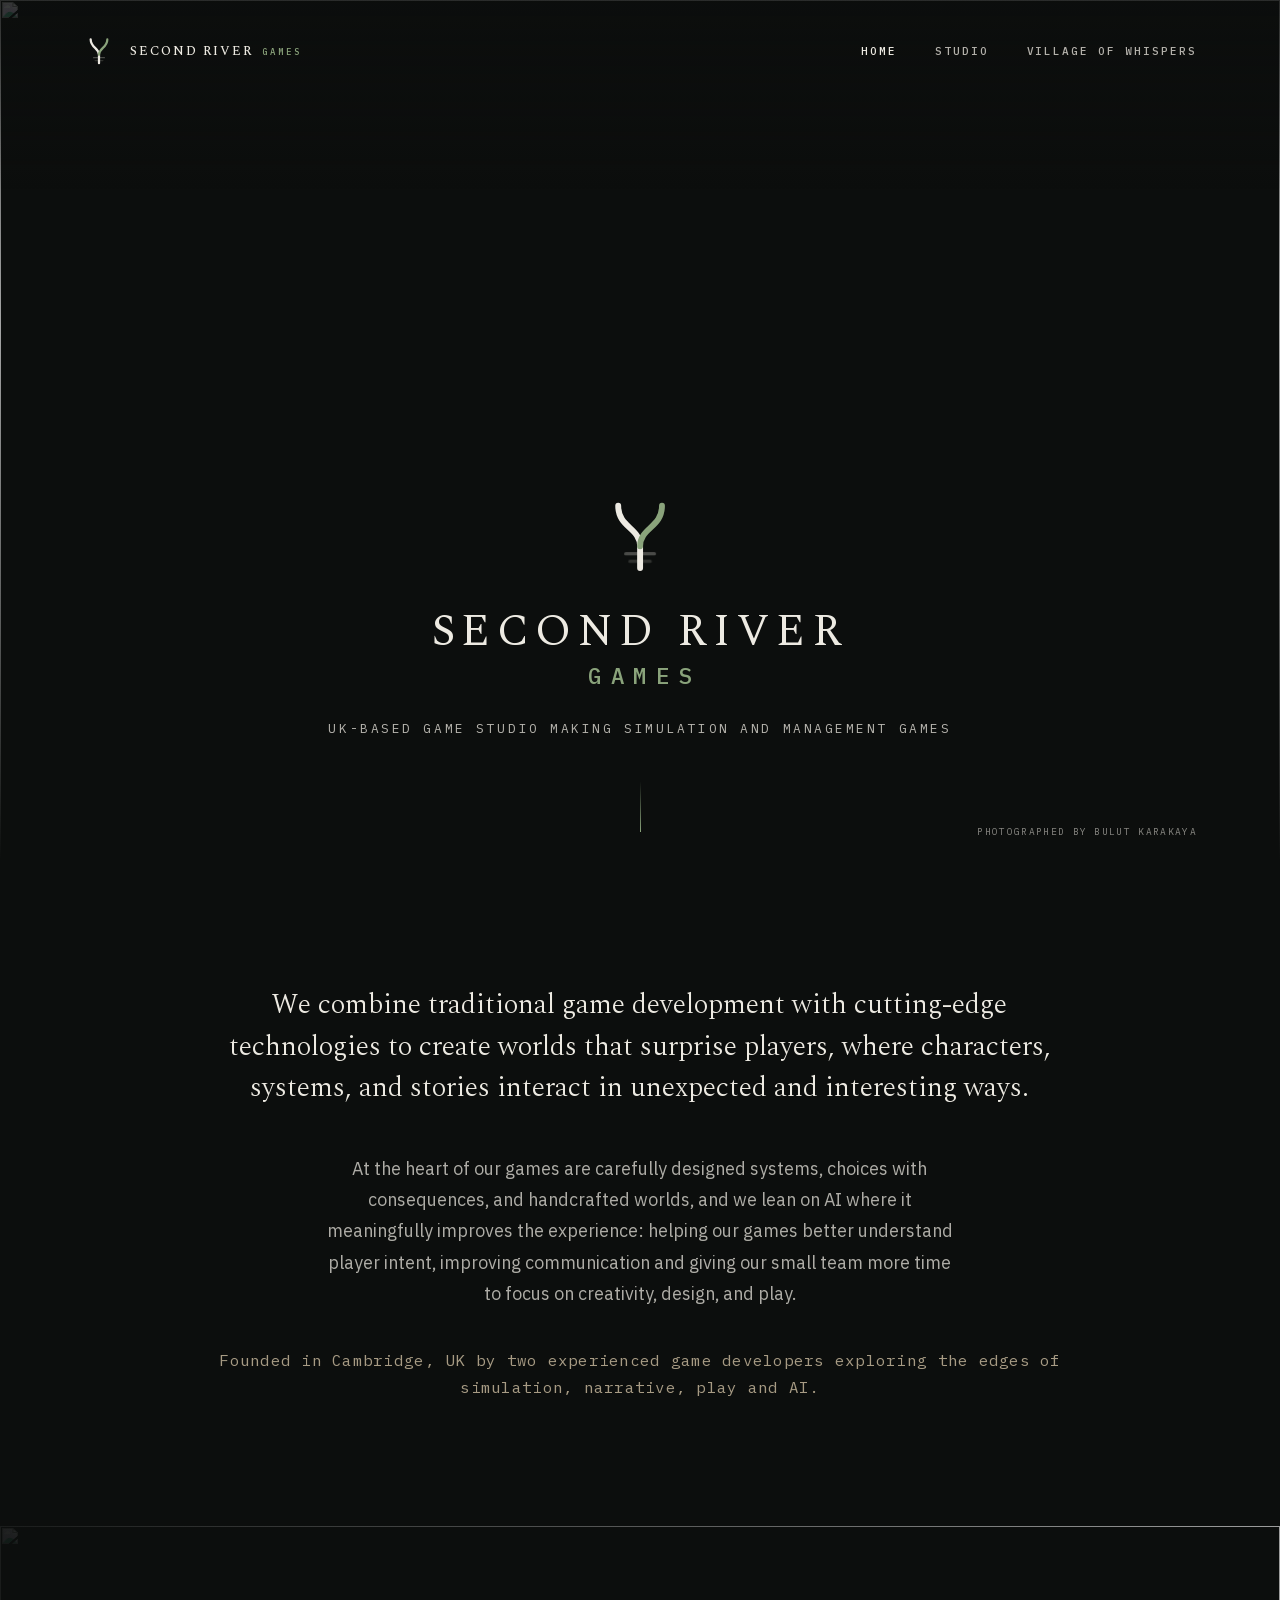
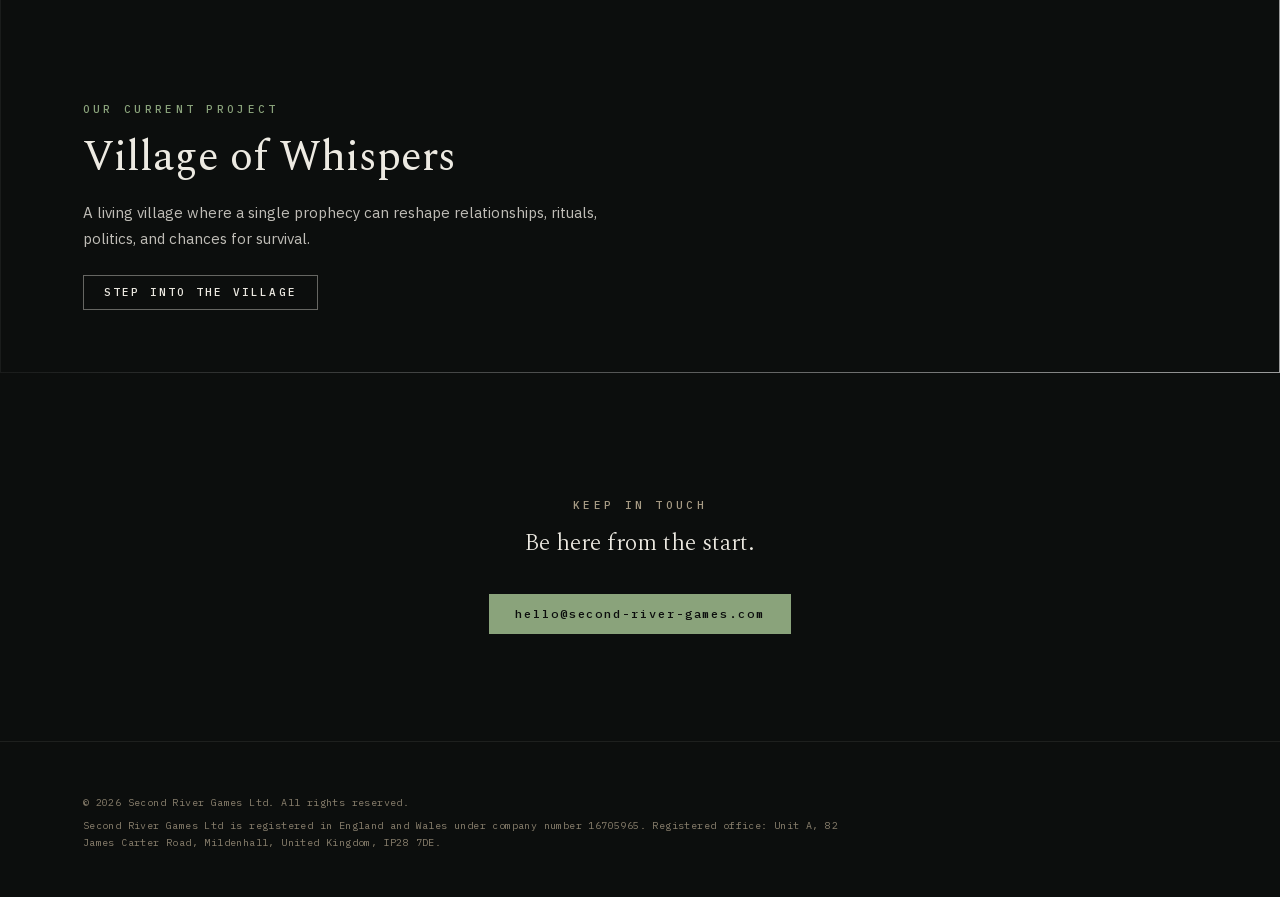
==== index.html @ 5ce6365f "Rebuild the site on the cinematic concept Replaces the single-page site with three pages implementin" ====
<!DOCTYPE html>
<html lang="en">
<head>
<script>document.documentElement.classList.add('js')</script>
<meta charset="utf-8">
<meta name="viewport" content="width=device-width, initial-scale=1">
<title>Second River Games | Simulation and management games</title>
<meta name="description" content="Second River Games is a UK-based studio making simulation and management games. Our first world is Village of Whispers, a village reshaped by one prophecy.">
<link rel="canonical" href="https://second-river-games.com/">

<meta property="og:type" content="website">
<meta property="og:site_name" content="Second River Games">
<meta property="og:title" content="Second River Games | Simulation and management games">
<meta property="og:description" content="Second River Games is a UK-based studio making simulation and management games. Our first world is Village of Whispers, a village reshaped by one prophecy.">
<meta property="og:url" content="https://second-river-games.com/">
<meta property="og:image" content="https://second-river-games.com/assets/images/website-bcg3-2.jpeg">
<meta property="og:image:width" content="1920">
<meta property="og:image:height" content="996">
<meta property="og:image:alt" content="The confluence of two rivers at dusk.">
<meta name="twitter:card" content="summary_large_image">
<meta name="twitter:title" content="Second River Games | Simulation and management games">
<meta name="twitter:description" content="Second River Games is a UK-based studio making simulation and management games. Our first world is Village of Whispers, a village reshaped by one prophecy.">
<meta name="twitter:image" content="https://second-river-games.com/assets/images/website-bcg3-2.jpeg">
<link rel="icon" href="/favicon.svg" type="image/svg+xml">
<meta name="theme-color" content="#0C0E0D">
<meta name="color-scheme" content="dark">

<link rel="preload" as="image" type="image/avif" href="/assets/images/website-bcg3-2-mobile.avif" media="(max-width: 600px)" fetchpriority="high">
<link rel="preload" as="image" type="image/avif" href="/assets/images/website-bcg3-2-tablet.avif" media="(min-width: 601px) and (max-width: 1000px)" fetchpriority="high">
<link rel="preload" as="image" type="image/avif" href="/assets/images/website-bcg3-2.avif" media="(min-width: 1001px)" fetchpriority="high">
<link rel="preload" as="font" type="font/woff2" href="/assets/site/fonts/spectral-400-latin.woff2" crossorigin>
<link rel="preload" as="font" type="font/woff2" href="/assets/site/fonts/plex-mono-500-latin.woff2" crossorigin>
<link rel="preload" as="font" type="font/woff2" href="/assets/site/fonts/spectral-500-latin.woff2" crossorigin>
<link rel="preload" as="font" type="font/woff2" href="/assets/site/fonts/plex-mono-400-latin.woff2" crossorigin>
<link rel="stylesheet" href="/assets/site/css/fonts.css">
<link rel="stylesheet" href="/assets/site/css/site.css">
</head>
<body>
<a class="skip-link" href="#main">Skip to content</a>

<header class="nav nav--overlay" data-nav>
  <a class="lockup" href="/">
    <img class="lockup__mark" src="/assets/site/img/confluence-color-dark.svg" alt="" width="32" height="32">
    <span class="lockup__text">
      <span class="lockup__name">Second River</span>
      <span class="lockup__sub">Games</span>
    </span>
  </a>
  <button class="nav__toggle" type="button" data-nav-toggle aria-expanded="false" aria-controls="nav-menu" aria-label="Menu">
    <span class="nav__bar"></span>
    <span class="nav__bar"></span>
  </button>
  <nav class="nav__menu" id="nav-menu" data-nav-menu aria-label="Primary">
    <a class="nav__link" href="/" aria-current="page">Home</a>
    <a class="nav__link" href="/studio/">Studio</a>
    <a class="nav__link" href="/village-of-whispers/">Village of Whispers</a>
  </nav>
</header>

<main id="main" tabindex="-1">

  <section class="hero hero--home">
    <div class="hero__media" aria-hidden="true">
      <picture>
        <source media="(max-width: 600px)" srcset="/assets/images/website-bcg3-2-mobile.avif" type="image/avif">
        <source media="(max-width: 600px)" srcset="/assets/images/website-bcg3-2-mobile.webp" type="image/webp">
        <source media="(max-width: 600px)" srcset="/assets/images/website-bcg3-2-mobile.jpeg" type="image/jpeg">
        <source media="(max-width: 1000px)" srcset="/assets/images/website-bcg3-2-tablet.avif" type="image/avif">
        <source media="(max-width: 1000px)" srcset="/assets/images/website-bcg3-2-tablet.webp" type="image/webp">
        <source media="(max-width: 1000px)" srcset="/assets/images/website-bcg3-2-tablet.jpeg" type="image/jpeg">
        <source srcset="/assets/images/website-bcg3-2.avif" type="image/avif">
        <source srcset="/assets/images/website-bcg3-2.webp" type="image/webp">
        <img src="/assets/images/website-bcg3-2.jpeg" alt="" width="1920" height="996" fetchpriority="high" decoding="async">
      </picture>
      <span class="hero__scrim"></span>
    </div>


    <div class="hero__content hero__content--home">
      <svg class="hero__mark mark-anim" viewBox="0 0 100 100" fill="none" aria-hidden="true" focusable="false">
        <path data-stroke="bone" pathLength="1" d="M24,14 C24,40 50,40 50,62 V88" stroke="#EDEAE2" stroke-width="7" stroke-linecap="round"></path>
        <path data-stroke="moss" pathLength="1" d="M76,14 C76,40 50,40 50,62" stroke="#8AA37B" stroke-width="7" stroke-linecap="round"></path>
        <path data-stroke="ripple-1" d="M33,71 H67" stroke="#EDEAE2" stroke-opacity="0.28" stroke-width="4" stroke-linecap="round"></path>
        <path data-stroke="ripple-2" d="M38,80 H62" stroke="#EDEAE2" stroke-opacity="0.16" stroke-width="4" stroke-linecap="round"></path>
      </svg>
      <h1 class="hero__lockup hero-reveal">
        <span class="hero__wordmark">Second River</span>
        <span class="hero__games">Games</span>
      </h1>
      <p class="hero__strapline hero-reveal">UK-based game studio making simulation and management games</p>
    </div>

    <span class="scroll-cue" aria-hidden="true"></span>
    <p class="photo-credit">Photographed by Bulut Karakaya</p>
  </section>

  <section class="col col--intro intro" data-reveal-on-scroll>
    <p class="intro__manifesto">We combine traditional game development with cutting-edge technologies to create worlds that surprise players, where characters, systems, and stories interact in unexpected and interesting ways.</p>
    <p class="intro__body">At the heart of our games are carefully designed systems, choices with consequences, and handcrafted worlds, and we lean on AI where it meaningfully improves the experience: helping our games better understand player intent, improving communication and giving our small team more time to focus on creativity, design, and play.</p>
    <p class="intro__founded">Founded in Cambridge, UK by two experienced game developers exploring the edges of simulation, narrative, play and AI.</p>
  </section>

  <section class="band band--village" data-reveal-on-scroll>
    <div class="band__media" aria-hidden="true">
      <picture>
        <source srcset="/assets/images/website-bcg3-6-2000x1500.avif" type="image/avif">
        <source srcset="/assets/images/website-bcg3-6-2000x1500.webp" type="image/webp">
        <img src="/assets/images/website-bcg3-6-2000x1500.jpeg" alt="" width="1900" height="333" loading="lazy" decoding="async" style="object-position:center 30%">
      </picture>
      <span class="band__scrim"></span>
    </div>
    <div class="band__content">
      <p class="kicker band__kicker">Our current project</p>
      <h2 class="band__title">Village of Whispers</h2>
      <p class="band__desc">A living village where a single prophecy can reshape relationships, rituals, politics, and chances for survival.</p>
      <p class="band__cta"><a class="btn-ghost" href="/village-of-whispers/">Step into the village</a></p>
    </div>
  </section>

  <section class="col col--signup signup" data-reveal-on-scroll>
    <p class="kicker kicker--silt">Keep in touch</p>
    <p class="signup__line">Be here from the start.</p>
    <p><a class="btn-solid" href="mailto:hello@second-river-games.com">hello@second-river-games.com</a></p>
  </section>

</main>

<footer class="footer footer--slim footer--bare">
  <div class="footer__legal">
    <span>&copy; 2026 Second River Games Ltd. All rights reserved.</span>
    <span>Second River Games Ltd is registered in England and Wales under company number 16705965. Registered office: Unit A, 82 James Carter Road, Mildenhall, United Kingdom, IP28 7DE.</span>
  </div>
</footer>

<script src="/assets/site/js/site.js" defer></script>
<script src="/assets/site/js/reveal.js" defer></script>
<script type="application/ld+json">
{
  "@context": "https://schema.org",
  "@type": "Organization",
  "name": "Second River Games",
  "legalName": "Second River Games Ltd",
  "url": "https://second-river-games.com/",
  "logo": "https://second-river-games.com/assets/site/img/logo-512.png",
  "email": "hello@second-river-games.com",
  "description": "UK-based game studio making simulation and management games.",
  "address": {
    "@type": "PostalAddress",
    "streetAddress": "Unit A, 82 James Carter Road",
    "addressLocality": "Mildenhall",
    "postalCode": "IP28 7DE",
    "addressCountry": "GB"
  },
  "founder": [
    { "@type": "Person", "name": "Bulut Karakaya", "url": "https://www.bulutk.com/" },
    { "@type": "Person", "name": "Duygu Cakmak", "url": "https://duygucakmak.com/" }
  ]
}
</script>
</body>
</html>
---- assets/site/css/fonts.css ----
/* Self-hosted from Google Fonts (Open Font License). latin + latin-ext subsets. */
@font-face {
  font-family: 'IBM Plex Mono';
  font-style: normal;
  font-weight: 400;
  font-display: swap;
  src: url('/assets/site/fonts/plex-mono-400-latin-ext.woff2') format('woff2');
  unicode-range: U+0100-02BA, U+02BD-02C5, U+02C7-02CC, U+02CE-02D7, U+02DD-02FF, U+0304, U+0308, U+0329, U+1D00-1DBF, U+1E00-1E9F, U+1EF2-1EFF, U+2020, U+20A0-20AB, U+20AD-20C0, U+2113, U+2C60-2C7F, U+A720-A7FF;
}
@font-face {
  font-family: 'IBM Plex Mono';
  font-style: normal;
  font-weight: 400;
  font-display: swap;
  src: url('/assets/site/fonts/plex-mono-400-latin.woff2') format('woff2');
  unicode-range: U+0000-00FF, U+0131, U+0152-0153, U+02BB-02BC, U+02C6, U+02DA, U+02DC, U+0304, U+0308, U+0329, U+2000-206F, U+20AC, U+2122, U+2191, U+2193, U+2212, U+2215, U+FEFF, U+FFFD;
}
@font-face {
  font-family: 'IBM Plex Mono';
  font-style: normal;
  font-weight: 500;
  font-display: swap;
  src: url('/assets/site/fonts/plex-mono-500-latin-ext.woff2') format('woff2');
  unicode-range: U+0100-02BA, U+02BD-02C5, U+02C7-02CC, U+02CE-02D7, U+02DD-02FF, U+0304, U+0308, U+0329, U+1D00-1DBF, U+1E00-1E9F, U+1EF2-1EFF, U+2020, U+20A0-20AB, U+20AD-20C0, U+2113, U+2C60-2C7F, U+A720-A7FF;
}
@font-face {
  font-family: 'IBM Plex Mono';
  font-style: normal;
  font-weight: 500;
  font-display: swap;
  src: url('/assets/site/fonts/plex-mono-500-latin.woff2') format('woff2');
  unicode-range: U+0000-00FF, U+0131, U+0152-0153, U+02BB-02BC, U+02C6, U+02DA, U+02DC, U+0304, U+0308, U+0329, U+2000-206F, U+20AC, U+2122, U+2191, U+2193, U+2212, U+2215, U+FEFF, U+FFFD;
}
@font-face {
  font-family: 'IBM Plex Sans';
  font-style: normal;
  font-weight: 400;
  font-display: swap;
  src: url('/assets/site/fonts/plex-sans-400-latin-ext.woff2') format('woff2');
  unicode-range: U+0100-02BA, U+02BD-02C5, U+02C7-02CC, U+02CE-02D7, U+02DD-02FF, U+0304, U+0308, U+0329, U+1D00-1DBF, U+1E00-1E9F, U+1EF2-1EFF, U+2020, U+20A0-20AB, U+20AD-20C0, U+2113, U+2C60-2C7F, U+A720-A7FF;
}
@font-face {
  font-family: 'IBM Plex Sans';
  font-style: normal;
  font-weight: 400;
  font-display: swap;
  src: url('/assets/site/fonts/plex-sans-400-latin.woff2') format('woff2');
  unicode-range: U+0000-00FF, U+0131, U+0152-0153, U+02BB-02BC, U+02C6, U+02DA, U+02DC, U+0304, U+0308, U+0329, U+2000-206F, U+20AC, U+2122, U+2191, U+2193, U+2212, U+2215, U+FEFF, U+FFFD;
}
@font-face {
  font-family: 'Spectral';
  font-style: italic;
  font-weight: 300;
  font-display: swap;
  src: url('/assets/site/fonts/spectral-300-italic-latin-ext.woff2') format('woff2');
  unicode-range: U+0100-02BA, U+02BD-02C5, U+02C7-02CC, U+02CE-02D7, U+02DD-02FF, U+0304, U+0308, U+0329, U+1D00-1DBF, U+1E00-1E9F, U+1EF2-1EFF, U+2020, U+20A0-20AB, U+20AD-20C0, U+2113, U+2C60-2C7F, U+A720-A7FF;
}
@font-face {
  font-family: 'Spectral';
  font-style: italic;
  font-weight: 300;
  font-display: swap;
  src: url('/assets/site/fonts/spectral-300-italic-latin.woff2') format('woff2');
  unicode-range: U+0000-00FF, U+0131, U+0152-0153, U+02BB-02BC, U+02C6, U+02DA, U+02DC, U+0304, U+0308, U+0329, U+2000-206F, U+20AC, U+2122, U+2191, U+2193, U+2212, U+2215, U+FEFF, U+FFFD;
}
@font-face {
  font-family: 'Spectral';
  font-style: italic;
  font-weight: 400;
  font-display: swap;
  src: url('/assets/site/fonts/spectral-400-italic-latin-ext.woff2') format('woff2');
  unicode-range: U+0100-02BA, U+02BD-02C5, U+02C7-02CC, U+02CE-02D7, U+02DD-02FF, U+0304, U+0308, U+0329, U+1D00-1DBF, U+1E00-1E9F, U+1EF2-1EFF, U+2020, U+20A0-20AB, U+20AD-20C0, U+2113, U+2C60-2C7F, U+A720-A7FF;
}
@font-face {
  font-family: 'Spectral';
  font-style: italic;
  font-weight: 400;
  font-display: swap;
  src: url('/assets/site/fonts/spectral-400-italic-latin.woff2') format('woff2');
  unicode-range: U+0000-00FF, U+0131, U+0152-0153, U+02BB-02BC, U+02C6, U+02DA, U+02DC, U+0304, U+0308, U+0329, U+2000-206F, U+20AC, U+2122, U+2191, U+2193, U+2212, U+2215, U+FEFF, U+FFFD;
}
@font-face {
  font-family: 'Spectral';
  font-style: normal;
  font-weight: 300;
  font-display: swap;
  src: url('/assets/site/fonts/spectral-300-latin-ext.woff2') format('woff2');
  unicode-range: U+0100-02BA, U+02BD-02C5, U+02C7-02CC, U+02CE-02D7, U+02DD-02FF, U+0304, U+0308, U+0329, U+1D00-1DBF, U+1E00-1E9F, U+1EF2-1EFF, U+2020, U+20A0-20AB, U+20AD-20C0, U+2113, U+2C60-2C7F, U+A720-A7FF;
}
@font-face {
  font-family: 'Spectral';
  font-style: normal;
  font-weight: 300;
  font-display: swap;
  src: url('/assets/site/fonts/spectral-300-latin.woff2') format('woff2');
  unicode-range: U+0000-00FF, U+0131, U+0152-0153, U+02BB-02BC, U+02C6, U+02DA, U+02DC, U+0304, U+0308, U+0329, U+2000-206F, U+20AC, U+2122, U+2191, U+2193, U+2212, U+2215, U+FEFF, U+FFFD;
}
@font-face {
  font-family: 'Spectral';
  font-style: normal;
  font-weight: 400;
  font-display: swap;
  src: url('/assets/site/fonts/spectral-400-latin-ext.woff2') format('woff2');
  unicode-range: U+0100-02BA, U+02BD-02C5, U+02C7-02CC, U+02CE-02D7, U+02DD-02FF, U+0304, U+0308, U+0329, U+1D00-1DBF, U+1E00-1E9F, U+1EF2-1EFF, U+2020, U+20A0-20AB, U+20AD-20C0, U+2113, U+2C60-2C7F, U+A720-A7FF;
}
@font-face {
  font-family: 'Spectral';
  font-style: normal;
  font-weight: 400;
  font-display: swap;
  src: url('/assets/site/fonts/spectral-400-latin.woff2') format('woff2');
  unicode-range: U+0000-00FF, U+0131, U+0152-0153, U+02BB-02BC, U+02C6, U+02DA, U+02DC, U+0304, U+0308, U+0329, U+2000-206F, U+20AC, U+2122, U+2191, U+2193, U+2212, U+2215, U+FEFF, U+FFFD;
}
@font-face {
  font-family: 'Spectral';
  font-style: normal;
  font-weight: 500;
  font-display: swap;
  src: url('/assets/site/fonts/spectral-500-latin-ext.woff2') format('woff2');
  unicode-range: U+0100-02BA, U+02BD-02C5, U+02C7-02CC, U+02CE-02D7, U+02DD-02FF, U+0304, U+0308, U+0329, U+1D00-1DBF, U+1E00-1E9F, U+1EF2-1EFF, U+2020, U+20A0-20AB, U+20AD-20C0, U+2113, U+2C60-2C7F, U+A720-A7FF;
}
@font-face {
  font-family: 'Spectral';
  font-style: normal;
  font-weight: 500;
  font-display: swap;
  src: url('/assets/site/fonts/spectral-500-latin.woff2') format('woff2');
  unicode-range: U+0000-00FF, U+0131, U+0152-0153, U+02BB-02BC, U+02C6, U+02DA, U+02DC, U+0304, U+0308, U+0329, U+2000-206F, U+20AC, U+2122, U+2191, U+2193, U+2212, U+2215, U+FEFF, U+FFFD;
}
@font-face {
  font-family: 'IBM Plex Sans';
  font-style: italic;
  font-weight: 500;
  font-display: swap;
  src: url('/assets/site/fonts/plex-sans-500-italic-latin-ext.woff2') format('woff2');
  unicode-range: U+0100-02BA, U+02BD-02C5, U+02C7-02CC, U+02CE-02D7, U+02DD-02FF, U+0304, U+0308, U+0329, U+1D00-1DBF, U+1E00-1E9F, U+1EF2-1EFF, U+2020, U+20A0-20AB, U+20AD-20C0, U+2113, U+2C60-2C7F, U+A720-A7FF;
}
@font-face {
  font-family: 'IBM Plex Sans';
  font-style: italic;
  font-weight: 500;
  font-display: swap;
  src: url('/assets/site/fonts/plex-sans-500-italic-latin.woff2') format('woff2');
  unicode-range: U+0000-00FF, U+0131, U+0152-0153, U+02BB-02BC, U+02C6, U+02DA, U+02DC, U+0304, U+0308, U+0329, U+2000-206F, U+20AC, U+2122, U+2191, U+2193, U+2212, U+2215, U+FEFF, U+FFFD;
}
---- assets/site/css/site.css ----
/* ==========================================================================
   Second River Games — site stylesheet
   Implements the Cinematic / Immersive concept. Values follow
   design_handoff_cinematic/design-reference-cinematic.html, which is the
   authority where it and that folder's README disagree on a value. Where they
   disagree on a mechanism that cannot survive a viewport change (the reference
   carried a fixed width/height on one body paragraph), design intent wins and it
   is re-expressed as a max-width.
   Fluid sizes interpolate between the two supplied artboards: 390 and 1360.
   ========================================================================== */

/* --------------------------------------------------------------------------
   1. Tokens
   -------------------------------------------------------------------------- */

:root {
  --ink:  #0C0E0D;
  --bank: #3E4A40;
  --moss: #8AA37B;
  --silt: #A79B84;
  --bone: #EDEAE2;

  --bone-90: rgba(237, 234, 226, 0.90);
  --bone-85: rgba(237, 234, 226, 0.85);
  --bone-80: rgba(237, 234, 226, 0.80);
  --bone-78: rgba(237, 234, 226, 0.78);
  --bone-75: rgba(237, 234, 226, 0.75);
  --bone-72: rgba(237, 234, 226, 0.72);
  --bone-60: rgba(237, 234, 226, 0.60);
  --bone-40: rgba(237, 234, 226, 0.40);
  --rule-faint: rgba(237, 234, 226, 0.08);
  --rule: rgba(237, 234, 226, 0.10);
  /* Small silt text sits at 0.8 minimum so it clears WCAG AA on ink. */
  --silt-dim: rgba(167, 155, 132, 0.80);

  --serif: 'Spectral', Georgia, 'Times New Roman', serif;
  --sans:  'IBM Plex Sans', -apple-system, BlinkMacSystemFont, 'Segoe UI', Roboto, Arial, sans-serif;
  --mono:  'IBM Plex Mono', ui-monospace, SFMono-Regular, Menlo, monospace;

  /* Type */
  --t-wordmark:  clamp(30px, 23.57px + 1.649vw, 46px);
  --t-games:     clamp(16px, 13.19px + 0.722vw, 23px);
  --t-strapline: clamp(10.5px, 9.50px + 0.258vw, 13px);
  --t-h1-about:  clamp(34px, 26.76px + 1.856vw, 52px);
  --t-h1-teaser: clamp(38px, 27.55px + 2.680vw, 64px);
  --t-band-title: clamp(28px, 21.57px + 1.649vw, 44px);
  --t-band-title-sm: clamp(27px, 20.97px + 1.546vw, 42px);
  --t-section:   clamp(26px, 21.98px + 1.031vw, 36px);
  --t-manifesto: clamp(21px, 18.19px + 0.722vw, 28px);
  --t-intro-body: clamp(16px, 15.20px + 0.206vw, 18px);
  --t-founded:   clamp(13px, 11.79px + 0.309vw, 16px);
  --t-signup:    clamp(20px, 18.39px + 0.412vw, 24px);
  --t-email:     clamp(18px, 16.39px + 0.412vw, 22px);
  --t-name:      clamp(20px, 19.20px + 0.206vw, 22px);
  --t-body: 16px;
  --t-bio: 14px;

  /* Spacing */
  --gutter:  clamp(26px, 1.07px + 6.392vw, 88px);
  --nav-y:   clamp(24px, 19.18px + 1.237vw, 36px);
  --gap-70:  clamp(48px, 39.15px + 2.268vw, 70px);
  --gap-100: clamp(60px, 43.92px + 4.124vw, 100px);
  --gap-110: clamp(64px, 45.51px + 4.742vw, 110px);
  --gap-130: clamp(74px, 51.49px + 5.773vw, 130px);

  /* Heroes and bands. The two viewport-height heroes are set at the point of
     use so they can carry a vh fallback for browsers without svh. */
  --hero-about:   clamp(320px, 243.71px + 14.43vw, 440px);
  --band-village: clamp(300px, 235.67px + 16.49vw, 460px);
  --band-about:   clamp(280px, 223.71px + 14.43vw, 420px);
  --portrait:     clamp(320px, 279.79px + 10.31vw, 420px);

  --mark-hero:   clamp(64px, 55.16px + 2.268vw, 86px);
  --river-filter: grayscale(0.05) hue-rotate(46deg) saturate(0.72);
  --ease: cubic-bezier(0.2, 0, 0.2, 1);
}

/* --------------------------------------------------------------------------
   2. Base
   -------------------------------------------------------------------------- */

*, *::before, *::after { box-sizing: border-box; }

html { color-scheme: dark; -webkit-text-size-adjust: 100%; }

body {
  margin: 0;
  background: var(--ink);
  color: var(--bone-78);
  font: 400 var(--t-body)/1.75 var(--sans);
  text-rendering: optimizeLegibility;
  -webkit-font-smoothing: antialiased;
  overflow-x: hidden;
}

h1, h2, h3, p { margin: 0; }
img, svg { display: block; max-width: 100%; }

a { color: var(--moss); text-decoration: none; }
a:hover { color: var(--bone); }
a:focus-visible, button:focus-visible { outline: 2px solid var(--moss); outline-offset: 3px; }

.skip-link {
  position: absolute; left: -9999px; top: 0; z-index: 20;
  padding: 12px 20px; background: var(--ink); border: 1px solid var(--moss);
  font: 500 11px/1 var(--mono); letter-spacing: 0.18em; color: var(--bone);
}
.skip-link:focus { left: var(--gutter); top: 12px; }

.visually-hidden {
  position: absolute; width: 1px; height: 1px; margin: -1px; padding: 0;
  overflow: hidden; clip-path: inset(50%); white-space: nowrap;
}

/* --------------------------------------------------------------------------
   3. Type atoms
   -------------------------------------------------------------------------- */

.kicker {
  font: 500 11px/1.4 var(--mono);
  letter-spacing: 0.30em;
  text-transform: uppercase;
  color: var(--moss);
}
.kicker--silt { color: var(--silt); }
.kicker--wide { letter-spacing: 0.34em; }
.kicker--num  { font-size: 12px; letter-spacing: 0.26em; }

.email-display {
  font: italic 400 var(--t-email) var(--serif);
  color: var(--moss);
}
.email-display:hover { color: var(--bone); }

/* Ghost button: outlined, used on image bands. */
.btn-ghost {
  display: inline-block;
  font: 500 11px/1 var(--mono);
  letter-spacing: 0.20em;
  text-transform: uppercase;
  color: var(--bone);
  border: 1px solid var(--bone-40);
  padding: 11px 20px;
}
.btn-ghost:hover { border-color: var(--bone); color: var(--bone); }

/* The single filled CTA on the site. The reference draws this at Mono 600, but
   the brand guide sanctions only 400/500 and the mockup itself never loaded a 600
   face, so it rendered synthetic bold. 500 is real rather than faked. */
.btn-solid {
  display: inline-block;
  font: 500 12px/1 var(--mono);
  letter-spacing: 0.16em;
  color: var(--ink);
  background: var(--moss);
  padding: 14px 26px;
  transition: background 200ms var(--ease), color 200ms var(--ease);
}
.btn-solid:hover { background: var(--bone); color: var(--ink); }

/* --------------------------------------------------------------------------
   4. Lockup and navigation (overlaid on the hero)
   -------------------------------------------------------------------------- */

.lockup { display: flex; align-items: center; gap: 15px; }
.lockup__mark { width: 32px; height: 32px; flex: none; }
.lockup__name {
  font: 500 13px/1 var(--serif);
  letter-spacing: 0.14em;
  text-transform: uppercase;
  color: var(--bone);
}
.lockup__sub {
  font: 500 9px/1 var(--mono);
  letter-spacing: 0.34em;
  text-transform: uppercase;
  color: var(--moss);
  margin-left: 8px;
}
.lockup__text { display: flex; align-items: baseline; }

.nav {
  position: relative;
  z-index: 3;
  display: flex;
  justify-content: space-between;
  align-items: center;
  padding: var(--nav-y) var(--gutter);
}
/* On the hero pages the nav lives outside <main>, so that the skip link
   actually bypasses it, and is overlaid on the hero photograph from there. */
.nav--overlay {
  position: absolute;
  top: 0;
  left: 0;
  right: 0;
}
/* The links are 11px text sitting on photography, so their contrast depends on
   what is behind them. Measured on the Home hero at 1440px, 59% of the area
   behind them fell below 4.5:1. This gradient, with the brighter link colour
   below, clears 4.5:1 everywhere measured. It fades out well above the wordmark,
   so only the chrome band is affected. */
.nav--overlay::before {
  content: '';
  position: absolute;
  inset: 0 0 auto;
  height: 190px;
  z-index: -1;
  pointer-events: none;
  background: linear-gradient(180deg, rgba(12,14,13,0.55) 0%, rgba(12,14,13,0) 100%);
}
.nav__menu { display: flex; gap: 38px; }
.nav__link {
  font: 500 11px/1 var(--mono);
  letter-spacing: 0.18em;
  text-transform: uppercase;
  color: var(--bone-75);
  white-space: nowrap;
}
.nav__link:hover { color: var(--bone); }
.nav__link[aria-current='page'] { color: var(--bone); }

.nav__toggle {
  display: none;
  flex-direction: column;
  align-items: flex-end;
  gap: 4px;
  padding: 8px 0 8px 12px;
  background: none;
  border: 0;
  cursor: pointer;
}
.nav__bar {
  display: block;
  height: 1.5px;
  background: var(--bone);
  transition: width 200ms var(--ease);
}
.nav__bar:first-child { width: 20px; }
.nav__bar:last-child  { width: 14px; }
.nav[data-open='true'] .nav__bar { width: 20px; }

@media (max-width: 860px) {
  /* Baseline, and what a visitor without JavaScript gets: the menu is simply a
     stacked list under the lockup. The toggle stays hidden because nothing
     would drive it. Navigation therefore never depends on the script. */
  .nav { flex-wrap: wrap; }
  .nav__menu {
    flex-direction: column;
    gap: 0;
    width: 100%;
  }
  .nav__link { padding: 14px 0; border-bottom: 1px solid var(--rule-faint); }
  .nav__link:last-child { border-bottom: 0; }

  /* With JavaScript the same list becomes a toggleable panel. */
  .js .nav__toggle { display: flex; }
  .js .nav__menu {
    position: absolute;
    top: 100%;
    left: var(--gutter);
    right: var(--gutter);
    width: auto;
    z-index: 5;
    /* Solid, because it sits over photography. */
    background: var(--ink);
    border: 1px solid var(--rule);
    padding: 6px var(--gutter) 14px;
    display: none;
  }
  .js .nav[data-open='true'] .nav__menu { display: flex; }

  /* Without JS the menu is a stacked list inside the absolutely positioned
     header, around 199px tall at 390px, which is far more than a hero can
     reserve. Put the header back in normal flow so it cannot cover the heading. */
  html:not(.js) .nav--overlay { position: relative; }
}

/* --------------------------------------------------------------------------
   5. Heroes
   -------------------------------------------------------------------------- */

.hero {
  position: relative;
  display: flex;
  flex-direction: column;
  overflow: hidden;
}
.hero--home    { min-height: min(100vh, 860px); }
.hero--village { min-height: min(92vh, 640px); }
.hero--about   { min-height: var(--hero-about); }

/* svh excludes the mobile browser chrome, so it is the value we want wherever
   it exists. vh above is the fallback; without this guard an unsupported svh
   would invalidate the declaration and collapse the hero to content height. */
@supports (height: 100svh) {
  .hero--home    { min-height: min(100svh, 860px); }
  .hero--village { min-height: min(92svh, 640px); }
}

/* Below the 390 artboard the Studio h1 wraps to four lines and clears the nav by
   only a few pixels. Give it more room; 390 and up is untouched. */
@media (max-width: 360px) {
  .hero--about { min-height: 380px; }
}

.hero__media { position: absolute; inset: 0; z-index: 0; }
.hero__media picture, .hero__media img {
  position: absolute;
  inset: 0;
  width: 100%;
  height: 100%;
}
.hero__media img {
  object-fit: cover;
  filter: var(--river-filter);
}
/* Gradient scrims dissolve each hero into the page. */
.hero__scrim { position: absolute; inset: 0; }
.hero--home .hero__scrim {
  background: linear-gradient(180deg, rgba(12,14,13,0.62) 0%, rgba(12,14,13,0.15) 38%, rgba(12,14,13,0.55) 72%, #0C0E0D 100%);
}
.hero--village .hero__scrim {
  background: linear-gradient(180deg, rgba(12,14,13,0.60) 0%, rgba(12,14,13,0.25) 42%, #0C0E0D 100%);
}
.hero--about .hero__scrim {
  background: linear-gradient(180deg, rgba(12,14,13,0.55) 0%, rgba(12,14,13,0.75) 60%, #0C0E0D 100%);
}

.hero__content {
  position: relative;
  z-index: 2;
  margin-top: auto;            /* bottom-anchored without absolute positioning */
  /* Reserve the overlaid nav's height so hero copy can never run under it when
     the content grows taller than the hero. */
  padding: calc(2 * var(--nav-y) + 32px) var(--gutter) 0;
}
.hero__content--home    { padding-bottom: clamp(88px, 68.4px + 5.03vw, 120px); text-align: center; }
.hero__content--village { padding-bottom: clamp(64px, 57.6px + 1.65vw, 80px); text-align: center; }
.hero__content--about   { padding-bottom: clamp(44px, 36.0px + 2.06vw, 64px); max-width: calc(820px + 2 * var(--gutter)); }

.hero__mark {
  width: var(--mark-hero);
  height: var(--mark-hero);
  margin: 0 auto clamp(22px, 18.78px + 0.825vw, 30px);
}
/* The wordmark and GAMES are two lines of one <h1>, so the page heading is the
   whole company name rather than half of it. */
.hero__lockup { margin: 0; }
.hero__wordmark {
  display: block;
  font: 400 var(--t-wordmark)/1.1 var(--serif);
  /* 0.12em at the 390 artboard through to 0.14em at 1360, expressed in px so
     the two ends actually interpolate. */
  letter-spacing: clamp(3.6px, 2.458px + 0.293vw, 6.44px);
  text-transform: uppercase;
  color: var(--bone);
}
.hero__games {
  display: block;
  margin-top: clamp(7px, 6.6px + 0.10vw, 8px);
  font: 500 var(--t-games)/1 var(--mono);
  letter-spacing: 0.44em;
  text-indent: 0.44em;          /* re-centres against the trailing letter-space */
  text-transform: uppercase;
  color: var(--moss);
}
.hero__strapline {
  margin-top: clamp(24px, 21.6px + 0.62vw, 30px);
  font: 400 var(--t-strapline)/1.8 var(--mono);
  letter-spacing: 0.20em;
  text-transform: uppercase;
  color: var(--bone-75);
}
/* The Studio page opens on a label, not a headline: the photograph carries the
   hero and the copy starts below it. Mono at display size echoes the "GAMES"
   line in the Home hero. Left aligned, so no text-indent correction. */
.hero__label {
  margin: 0;
  font: 500 clamp(20px, 16.98px + 0.773vw, 30px)/1.2 var(--mono);
  letter-spacing: 0.34em;
  text-transform: uppercase;
  color: var(--bone);
}

/* Unused since the Studio hero became a label. Kept with the other pre-commit
   dead code; see the Outstanding section of README.md. */
.hero__title--about {
  font: 300 var(--t-h1-about)/1.2 var(--serif);
  color: var(--bone);
}
.hero__title--village {
  font: italic 300 var(--t-h1-teaser)/1.1 var(--serif);
  color: var(--bone);
}
.hero__desc {
  margin: 24px auto 0;
  max-width: 620px;
  font: 400 var(--t-body)/1.7 var(--sans);
  color: var(--bone-85);
}
.hero__kicker { margin-bottom: clamp(14px, 12.4px + 0.41vw, 18px); }

/* Scroll cue: a hairline fading up from moss. */
.scroll-cue {
  position: absolute;
  left: 50%;
  bottom: clamp(22px, 19.6px + 0.62vw, 28px);
  z-index: 2;
  width: 1px;
  height: clamp(40px, 35.2px + 1.24vw, 52px);
  background: linear-gradient(180deg, rgba(138,163,124,0) 0%, var(--moss) 100%);
}
.photo-credit {
  position: absolute;
  right: var(--gutter);
  bottom: 24px;
  z-index: 2;
  font: 400 9.5px/1 var(--mono);
  letter-spacing: 0.14em;
  text-transform: uppercase;
  color: rgba(237, 234, 226, 0.55);
}
/* Below this the credit collides with the centred scroll cue. The 390 artboard
   omits it too, so it is dropped rather than crowded. */
@media (max-width: 700px) {
  .photo-credit { display: none; }
}

/* --------------------------------------------------------------------------
   6. Columns and sections
   -------------------------------------------------------------------------- */

.col {
  max-width: calc(720px + 2 * var(--gutter));
  margin: 0 auto;
  padding: 0 var(--gutter);
}
.col--intro   { max-width: calc(860px + 2 * var(--gutter)); text-align: center; }
.col--village { max-width: calc(680px + 2 * var(--gutter)); }
.col--signup  { max-width: calc(560px + 2 * var(--gutter)); text-align: center; }
.col--founders { max-width: calc(1000px + 2 * var(--gutter)); }

.stack { display: flex; flex-direction: column; gap: 24px; }
.stack--loose { gap: 26px; }

.intro { padding-top: var(--gap-130); }
.intro__manifesto {
  font: 300 var(--t-manifesto)/1.5 var(--serif);
  color: var(--bone);
}
.intro__body {
  margin: 44px auto 0;
  max-width: 640px;             /* the reference also carried a stray fixed
                                   width/height here; dropped, see README */
  font: 400 var(--t-intro-body)/1.75 var(--sans);
  color: var(--bone-72);
}
.intro__founded {
  margin-top: 38px;
  font: 400 var(--t-founded)/1.7 var(--mono);
  letter-spacing: 0.08em;
  color: var(--silt);
}

.section { margin-top: var(--gap-100); }
.section__title {
  font: 300 var(--t-section)/1.25 var(--serif);
  color: var(--bone);
}
.section__num {
  display: block;
  margin-bottom: 14px;
  font: 500 12px/1 var(--mono);
  letter-spacing: 0.26em;
  color: var(--moss);
}
.section__body { margin-top: 30px; }

/* "So our focus is to build both at once..." — emphasised in flow, not pulled out. */
.emphasis {
  margin: 24px 0;
  font: italic 500 var(--t-body)/1.75 var(--sans);
  color: var(--bone-78);
}
.lede-italic {
  font: italic 400 20px/1.6 var(--serif);
  color: var(--bone-90);
}
/* "That is all we will say for now." Set at body size so it settles into the
   column rather than announcing itself; italic serif still marks it as a close. */
.close-line {
  font: italic 400 var(--t-body)/1.75 var(--serif);
  color: var(--bone-90);
}
.village-close {
  font: italic 400 var(--t-body)/1.75 var(--serif);
  color: var(--bone);
  text-align: center;
  padding: 24px 0;
}

/* --------------------------------------------------------------------------
   7. Image bands with an overlaid text block
   -------------------------------------------------------------------------- */

.band {
  position: relative;
  display: flex;
  flex-direction: column;
  overflow: hidden;
}
.band--village { min-height: var(--band-village); margin-top: var(--gap-130); }
.band--about   { min-height: var(--band-about);   margin-top: var(--gap-110); }

.band__media { position: absolute; inset: 0; z-index: 0; }
.band__media picture, .band__media img {
  position: absolute; inset: 0; width: 100%; height: 100%;
}
.band__media img { object-fit: cover; filter: var(--river-filter); }
.band__scrim {
  position: absolute; inset: 0;
  background: linear-gradient(90deg, rgba(12,14,13,0.92) 0%, rgba(12,14,13,0.55) 55%, rgba(12,14,13,0.20) 100%);
}
.band--about .band__scrim {
  background: linear-gradient(90deg, rgba(12,14,13,0.90) 0%, rgba(12,14,13,0.50) 55%, rgba(12,14,13,0.15) 100%);
}
.band__content {
  position: relative;
  z-index: 2;
  margin-top: auto;
  padding: 0 var(--gutter) clamp(44px, 36.0px + 2.06vw, 70px);
  max-width: calc(560px + 2 * var(--gutter));
}
.band--about .band__content { max-width: calc(600px + 2 * var(--gutter)); }
.band__title {
  font: 400 var(--t-band-title)/1.15 var(--serif);
  color: var(--bone);
}
.band--about .band__title { font-size: var(--t-band-title-sm); }
.band__desc {
  margin-top: 18px;
  font: 400 15px/1.7 var(--sans);
  color: var(--bone-80);
}
.band__cta { margin-top: 24px; }
.band__kicker { margin-bottom: 16px; }

/* On narrow screens the 90deg scrim leaves the text edge too bright. */
@media (max-width: 700px) {
  .band__scrim,
  .band--about .band__scrim {
    background: linear-gradient(180deg, rgba(12,14,13,0.45) 0%, rgba(12,14,13,0.80) 55%, rgba(12,14,13,0.94) 100%);
  }
}

/* --------------------------------------------------------------------------
   8. Signup / contact
   -------------------------------------------------------------------------- */

.signup { padding-top: var(--gap-130); }
.signup__line {
  margin: 14px 0 34px;
  font: 300 var(--t-signup)/1.4 var(--serif);
  color: var(--bone);
}

/* --------------------------------------------------------------------------
   9. Founders — two equal columns
   -------------------------------------------------------------------------- */

.founders {
  display: flex;
  gap: 56px;
  margin-top: var(--gap-70);
}
.founder { flex: 1; min-width: 0; }
.founder__photo {
  width: 100%;
  height: var(--portrait);
  background: var(--silt);
  overflow: hidden;
  isolation: isolate;
}
.founder__photo picture { display: block; height: 100%; }
.founder__photo img {
  width: 100%;
  height: 100%;
  object-fit: cover;
  mix-blend-mode: multiply;
  filter: grayscale(1) contrast(1.05);
}
.founder__photo img[data-offset='bubu'] { object-position: center 20%; }
.founder__name {
  margin-top: 24px;
  font: 500 var(--t-name)/1.3 var(--serif);
  color: var(--bone);
}
.founder__name a { color: inherit; border-bottom: 1px solid rgba(138,163,124,0.4); }
.founder__name a:hover { color: var(--moss); }
.founder__role {
  margin-top: 6px;
  font: 400 10.5px/1 var(--mono);
  letter-spacing: 0.22em;
  text-transform: uppercase;
  color: var(--moss);
}
.founder__bio {
  margin-top: 18px;
  font: 400 var(--t-bio)/1.7 var(--sans);
  color: var(--bone-72);
}

@media (max-width: 760px) {
  .founders { flex-direction: column; gap: 48px; }
}

/* --------------------------------------------------------------------------
   10. Footer
   -------------------------------------------------------------------------- */

.footer {
  border-top: 1px solid var(--rule-faint);
  margin-top: var(--gap-110);
  padding: 52px var(--gutter) 46px;
}
.footer__zones {
  display: flex;
  justify-content: space-between;
  align-items: flex-start;
  gap: 40px;
}
.footer--slim .footer__zones { align-items: center; }
.footer__brand { display: flex; flex-direction: column; gap: 14px; }
.footer__lockup .lockup__mark { width: 26px; height: 26px; }
.footer__lockup .lockup__name { font-size: 12px; }
.footer__lockup .lockup__sub { font-size: 8px; margin-left: 6px; }
.footer__place {
  font: 400 10px/1.6 var(--mono);
  letter-spacing: 0.14em;
  text-transform: uppercase;
  color: var(--silt-dim);
}
.footer__nav {
  display: flex; flex-direction: column; gap: 12px;
  font: 500 10.5px/1 var(--mono);
  letter-spacing: 0.18em;
  text-transform: uppercase;
}
.footer__nav a { color: var(--silt); }
.footer__nav a:hover { color: var(--bone); }
.footer__contact { display: flex; flex-direction: column; gap: 12px; align-items: flex-end; }
.footer__email { font: 400 12px/1 var(--sans); color: var(--moss); }
.footer__email:hover { color: var(--bone); }
.footer__social {
  display: flex; align-items: center; gap: 8px;
  font: 500 10px/1 var(--mono);
  letter-spacing: 0.20em;
  text-transform: uppercase;
  color: var(--silt);
}

/* When the fine print is the only thing left in the footer it should not draw a
   second rule directly under the footer's own top border. */
.footer--bare .footer__legal {
  margin-top: 0;
  padding-top: 0;
  border-top: 0;
}

/* Statutory disclosure. UK Ltd companies must publish these on the website. */
.footer__legal {
  margin-top: 34px;
  padding-top: 22px;
  border-top: 1px solid var(--rule-faint);
  display: flex;
  flex-direction: column;
  gap: 6px;
  font: 400 10px/1.7 var(--mono);
  letter-spacing: 0.04em;
  color: var(--silt-dim);
  max-width: 760px;
}

@media (max-width: 700px) {
  .footer__zones { flex-direction: column; gap: 32px; align-items: flex-start; }
  .footer--slim .footer__zones { align-items: flex-start; }
  .footer__contact { align-items: flex-start; }
}

/* --------------------------------------------------------------------------
   10b. 404
   -------------------------------------------------------------------------- */

.notfound {
  min-height: 54vh;
  display: flex;
  flex-direction: column;
  justify-content: center;
  padding-top: var(--gap-100);
  text-align: center;
}
.notfound__title {
  margin-top: 14px;
  font: 300 var(--t-section)/1.25 var(--serif);
  color: var(--bone);
}
.notfound__body { margin-top: 22px; }
.notfound__cta  { margin-top: 34px; }

/* --------------------------------------------------------------------------
   11. Hero mark motion
   -------------------------------------------------------------------------- */

.mark-anim [data-stroke] { animation: draw 800ms var(--ease) both; }
.mark-anim [data-stroke='bone'] { animation-delay: 100ms; }
.mark-anim [data-stroke='moss'] { animation-delay: 380ms; }
.mark-anim [data-stroke='bone'],
.mark-anim [data-stroke='moss'] { stroke-dasharray: 1; }
.mark-anim [data-stroke='ripple-1'],
.mark-anim [data-stroke='ripple-2'] {
  animation: surface 500ms var(--ease) both;
  transform-origin: 50px 50px;
}
.mark-anim [data-stroke='ripple-1'] { animation-delay: 950ms; }
.mark-anim [data-stroke='ripple-2'] { animation-delay: 1050ms; }

@keyframes draw    { from { stroke-dashoffset: 1; } to { stroke-dashoffset: 0; } }
@keyframes surface { from { opacity: 0; transform: scaleX(0.6); } to { opacity: 1; transform: scaleX(1); } }

.hero-reveal { animation: reveal 700ms var(--ease) both; animation-delay: 900ms; }
@keyframes reveal { from { opacity: 0; transform: translateY(8px); } to { opacity: 1; transform: none; } }

/* --------------------------------------------------------------------------
   12. Scroll reveal — one shot, gentle
   Base state is visible; reveal.js adds [data-reveal] only when it is safe to
   hide, so no-JS and reduced-motion users always see the content.
   -------------------------------------------------------------------------- */

[data-reveal='pending'] { opacity: 0; transform: translateY(18px); }
[data-reveal='shown'] {
  opacity: 1;
  transform: none;
  transition: opacity 600ms var(--ease), transform 600ms var(--ease);
}

@media (prefers-reduced-motion: reduce) {
  *, *::before, *::after {
    animation-duration: 1ms !important;
    animation-delay: 0ms !important;
    animation-iteration-count: 1 !important;
    transition-duration: 1ms !important;
  }
  [data-reveal='pending'] { opacity: 1; transform: none; }
}
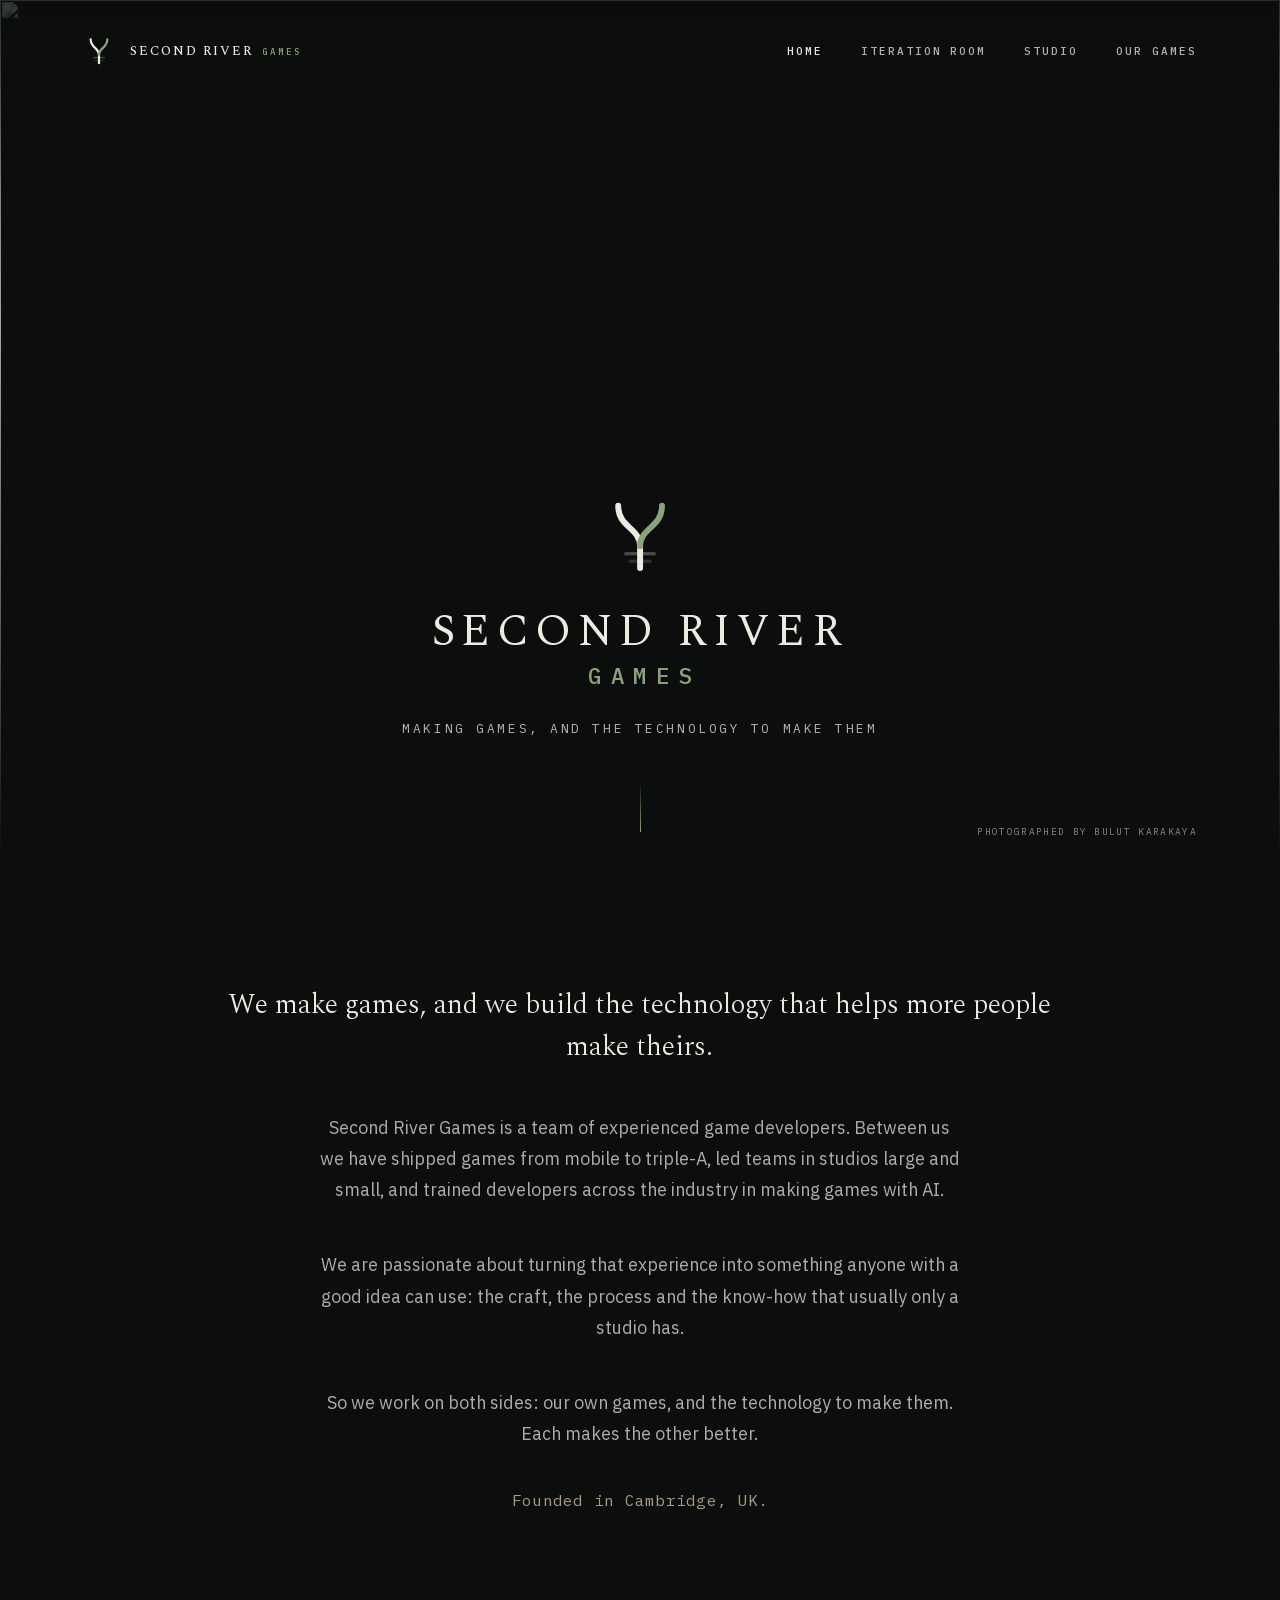
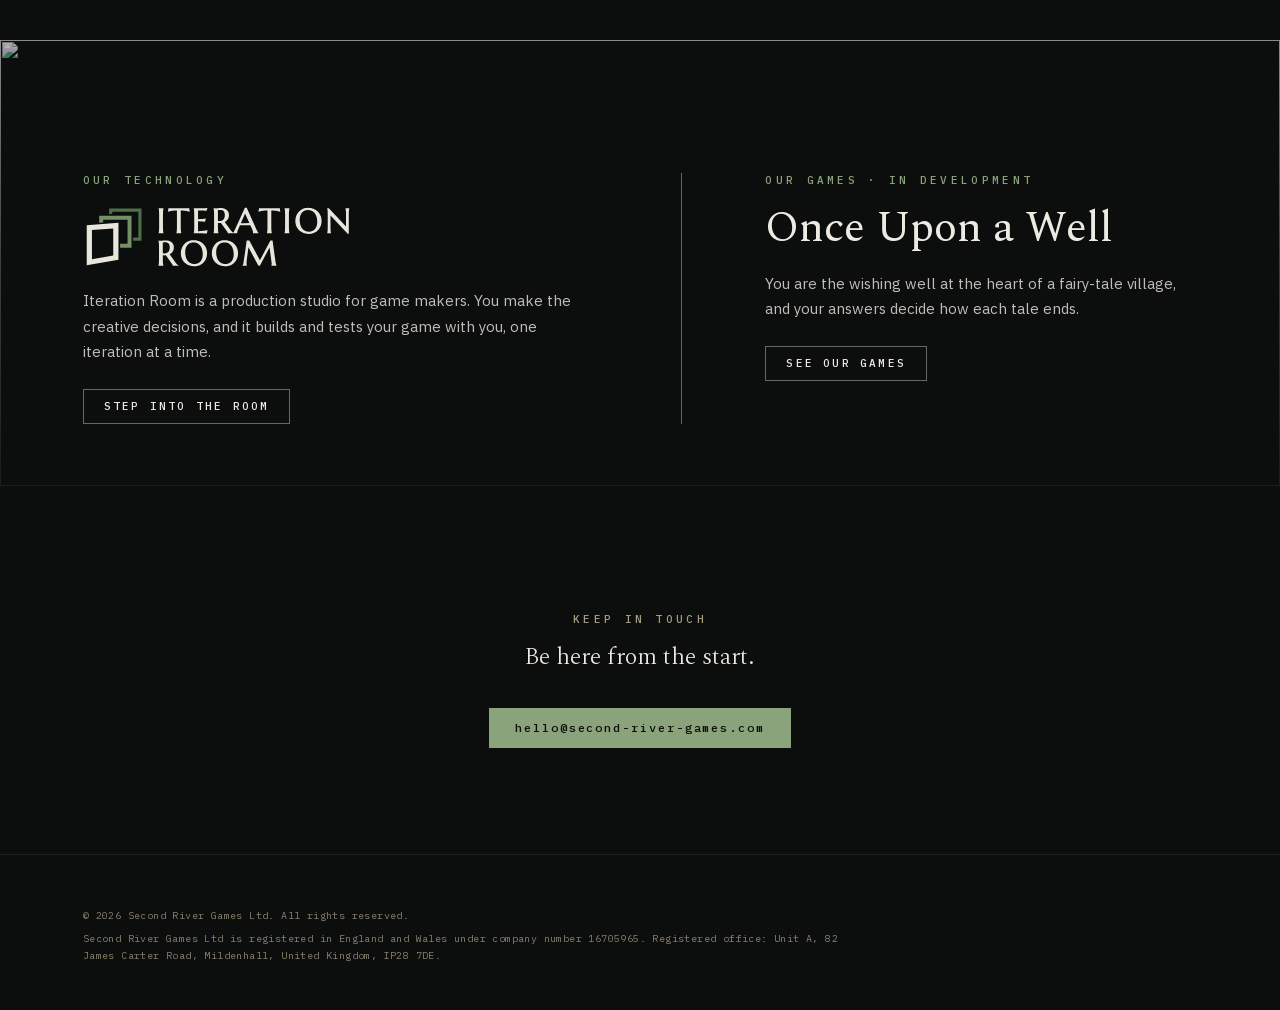
==== commit 80c8d2fa: "Reposition the site: games and Iteration Room as two sides of the studio Home now says who Second Ri" ====
--- a/index.html
+++ b/index.html
@@ -4,22 +4,23 @@
 <script>document.documentElement.classList.add('js')</script>
 <meta charset="utf-8">
 <meta name="viewport" content="width=device-width, initial-scale=1">
-<title>Second River Games | Simulation and management games</title>
-<meta name="description" content="Second River Games is a UK-based studio making simulation and management games. Our first world is Village of Whispers, a village reshaped by one prophecy.">
+<title>Second River Games | Making games, and the technology to make them</title>
+<meta name="description" content="Second River Games is a team of experienced game developers. We make our own games, and we build Iteration Room, the technology that helps anyone with a good game idea make theirs.">
 <link rel="canonical" href="https://second-river-games.com/">
+<link rel="alternate" type="text/markdown" href="https://second-river-games.com/index.md">
 
 <meta property="og:type" content="website">
 <meta property="og:site_name" content="Second River Games">
-<meta property="og:title" content="Second River Games | Simulation and management games">
-<meta property="og:description" content="Second River Games is a UK-based studio making simulation and management games. Our first world is Village of Whispers, a village reshaped by one prophecy.">
+<meta property="og:title" content="Second River Games | Making games, and the technology to make them">
+<meta property="og:description" content="Second River Games is a team of experienced game developers. We make our own games, and we build Iteration Room, the technology that helps anyone with a good game idea make theirs.">
 <meta property="og:url" content="https://second-river-games.com/">
 <meta property="og:image" content="https://second-river-games.com/assets/images/website-bcg3-2.jpeg">
 <meta property="og:image:width" content="1920">
 <meta property="og:image:height" content="996">
 <meta property="og:image:alt" content="The confluence of two rivers at dusk.">
 <meta name="twitter:card" content="summary_large_image">
-<meta name="twitter:title" content="Second River Games | Simulation and management games">
-<meta name="twitter:description" content="Second River Games is a UK-based studio making simulation and management games. Our first world is Village of Whispers, a village reshaped by one prophecy.">
+<meta name="twitter:title" content="Second River Games | Making games, and the technology to make them">
+<meta name="twitter:description" content="Second River Games is a team of experienced game developers. We make our own games, and we build Iteration Room, the technology that helps anyone with a good game idea make theirs.">
 <meta name="twitter:image" content="https://second-river-games.com/assets/images/website-bcg3-2.jpeg">
 <link rel="icon" href="/favicon.svg" type="image/svg+xml">
 <meta name="theme-color" content="#0C0E0D">
@@ -52,8 +53,9 @@
   </button>
   <nav class="nav__menu" id="nav-menu" data-nav-menu aria-label="Primary">
     <a class="nav__link" href="/" aria-current="page">Home</a>
+    <a class="nav__link" href="/iteration-room/">Iteration Room</a>
     <a class="nav__link" href="/studio/">Studio</a>
-    <a class="nav__link" href="/village-of-whispers/">Village of Whispers</a>
+    <a class="nav__link" href="/village-of-whispers/">Our games</a>
   </nav>
 </header>
 
@@ -87,7 +89,7 @@
         <span class="hero__wordmark">Second River</span>
         <span class="hero__games">Games</span>
       </h1>
-      <p class="hero__strapline hero-reveal">UK-based game studio making simulation and management games</p>
+      <p class="hero__strapline hero-reveal">Making games, and the technology to make them</p>
     </div>
 
     <span class="scroll-cue" aria-hidden="true"></span>
@@ -95,12 +97,14 @@
   </section>
 
   <section class="col col--intro intro" data-reveal-on-scroll>
-    <p class="intro__manifesto">We combine traditional game development with cutting-edge technologies to create worlds that surprise players, where characters, systems, and stories interact in unexpected and interesting ways.</p>
-    <p class="intro__body">At the heart of our games are carefully designed systems, choices with consequences, and handcrafted worlds, and we lean on AI where it meaningfully improves the experience: helping our games better understand player intent, improving communication and giving our small team more time to focus on creativity, design, and play.</p>
-    <p class="intro__founded">Founded in Cambridge, UK by two experienced game developers exploring the edges of simulation, narrative, play and AI.</p>
+    <p class="intro__manifesto">We make games, and we build the technology that helps more people make theirs.</p>
+    <p class="intro__body">Second River Games is a team of experienced game developers. Between us we have shipped games from mobile to triple-A, led teams in studios large and small, and trained developers across the industry in making games with AI.</p>
+    <p class="intro__body">We are passionate about turning that experience into something anyone with a good idea can use: the craft, the process and the know-how that usually only a studio has.</p>
+    <p class="intro__body">So we work on both sides: our own games, and the technology to make them. Each makes the other better.</p>
+    <p class="intro__founded">Founded in Cambridge, UK.</p>
   </section>
 
-  <section class="band band--village" data-reveal-on-scroll>
+  <section class="band band--village band--split" data-reveal-on-scroll>
     <div class="band__media" aria-hidden="true">
       <picture>
         <source srcset="/assets/images/website-bcg3-6-2000x1500.avif" type="image/avif">
@@ -109,11 +113,19 @@
       </picture>
       <span class="band__scrim"></span>
     </div>
-    <div class="band__content">
-      <p class="kicker band__kicker">Our current project</p>
-      <h2 class="band__title">Village of Whispers</h2>
-      <p class="band__desc">A living village where a single prophecy can reshape relationships, rituals, politics, and chances for survival.</p>
-      <p class="band__cta"><a class="btn-ghost" href="/village-of-whispers/">Step into the village</a></p>
+    <div class="band__split">
+      <div class="band__content">
+        <p class="kicker band__kicker">Our technology</p>
+        <h2 class="band__title band__logo"><img src="/assets/site/img/iteration-room-horizontal-site.svg" alt="Iteration Room" width="434" height="107"></h2>
+        <p class="band__desc">Iteration Room is a production studio for game makers. You make the creative decisions, and it builds and tests your game with you, one iteration at a time.</p>
+        <p class="band__cta"><a class="btn-ghost" href="/iteration-room/">Step into the room</a></p>
+      </div>
+      <div class="band__content">
+        <p class="kicker band__kicker">Our games &middot; In development</p>
+        <h2 class="band__title">Once Upon a Well</h2>
+        <p class="band__desc">You are the wishing well at the heart of a fairy-tale village, and your answers decide how each tale ends.</p>
+        <p class="band__cta"><a class="btn-ghost" href="/village-of-whispers/">See our games</a></p>
+      </div>
     </div>
   </section>
 
@@ -143,7 +155,7 @@
   "url": "https://second-river-games.com/",
   "logo": "https://second-river-games.com/assets/site/img/logo-512.png",
   "email": "hello@second-river-games.com",
-  "description": "UK-based game studio making simulation and management games.",
+  "description": "UK-based team of experienced game developers. We make our own games, and we build Iteration Room (working title), which puts a game studio's craft in the hands of anyone with a good game idea.",
   "address": {
     "@type": "PostalAddress",
     "streetAddress": "Unit A, 82 James Carter Road",
--- a/assets/site/css/site.css
+++ b/assets/site/css/site.css
@@ -107,11 +107,6 @@
 }
 .skip-link:focus { left: var(--gutter); top: 12px; }
 
-.visually-hidden {
-  position: absolute; width: 1px; height: 1px; margin: -1px; padding: 0;
-  overflow: hidden; clip-path: inset(50%); white-space: nowrap;
-}
-
 /* --------------------------------------------------------------------------
    3. Type atoms
    -------------------------------------------------------------------------- */
@@ -188,9 +183,11 @@
   padding: var(--nav-y) var(--gutter);
 }
 /* On the hero pages the nav lives outside <main>, so that the skip link
-   actually bypasses it, and is overlaid on the hero photograph from there. */
+   actually bypasses it. Keep it overlaid on the hero photograph and pinned to
+   the viewport so the desktop links and mobile menu remain available while
+   scrolling. */
 .nav--overlay {
-  position: absolute;
+  position: fixed;
   top: 0;
   left: 0;
   right: 0;
@@ -393,13 +390,41 @@
   font: italic 300 var(--t-h1-teaser)/1.1 var(--serif);
   color: var(--bone);
 }
+/* Iteration Room: the product logo stands in for the title, in the brand's
+   website colourway (06-Brand/iteration-room, "-site" files: bone wordmark and
+   front frame, river-green back frames, stone tagline; transparent). Sizes and
+   the soft glow follow the brand README's "On the website" section. */
+.hero__logo { margin: 0; line-height: 0; }
+.hero__logo picture { display: block; }
+.hero__logo img {
+  display: block;
+  height: clamp(96px, 11vw, 150px);
+  width: auto;
+  margin: 0 auto;
+}
+.hero__content--ir::before {
+  content: ""; position: absolute; inset: 0; pointer-events: none; z-index: -1;
+  background: radial-gradient(ellipse 45% 35% at 50% 55%, rgba(12,13,12,.55), rgba(12,13,12,0) 70%);
+}
+@media (max-width: 480px) {
+  .hero__logo img { height: auto; width: min(300px, 80vw); }
+}
+.band__logo { line-height: 0; }
+.band__logo img { display: block; height: clamp(48px, 5.2vw, 72px); width: auto; }
 .hero__desc {
   margin: 24px auto 0;
   max-width: 620px;
   font: 400 var(--t-body)/1.7 var(--sans);
   color: var(--bone-85);
 }
-.hero__kicker { margin-bottom: clamp(14px, 12.4px + 0.41vw, 18px); }
+/* Bone rather than moss: this kicker is centred over open water, the brightest
+   part of the frame, where the hero scrim is at its weakest. Measured in moss it
+   was 2.40:1 against the 4.5:1 that 11px text needs. Moss is kept for every
+   kicker on a flat background. */
+.hero__kicker {
+  margin-bottom: clamp(14px, 12.4px + 0.41vw, 18px);
+  color: var(--bone);
+}
 
 /* Scroll cue: a hairline fading up from moss. */
 .scroll-cue {
@@ -546,6 +571,39 @@
 .band__cta { margin-top: 24px; }
 .band__kicker { margin-bottom: 16px; }
 
+/* Home: two offers side by side in one band (Showrunner left, our games right).
+   The scrim darkens from the bottom so both columns read, not only the left. */
+.band__split {
+  position: relative;
+  z-index: 2;
+  margin-top: auto;
+  display: grid;
+  grid-template-columns: 1fr 1fr;
+  gap: var(--gutter);
+  padding: 0 var(--gutter) clamp(44px, 36.0px + 2.06vw, 70px);
+}
+.band__split .band__content {
+  margin-top: 0;
+  padding: 0;
+  max-width: 520px;
+}
+.band__split .band__content + .band__content {
+  padding-left: var(--gutter);
+  border-left: 1px solid var(--bone-40);
+}
+.band--split .band__scrim {
+  background: linear-gradient(180deg, rgba(12,14,13,0.30) 0%, rgba(12,14,13,0.72) 50%, rgba(12,14,13,0.92) 100%);
+}
+@media (max-width: 700px) {
+  .band__split { grid-template-columns: 1fr; gap: 40px; padding-top: var(--gap-70); }
+  .band__split .band__content + .band__content {
+    padding-left: 0;
+    padding-top: 40px;
+    border-left: 0;
+    border-top: 1px solid var(--bone-40);
+  }
+}
+
 /* On narrow screens the 90deg scrim leaves the text edge too bright. */
 @media (max-width: 700px) {
   .band__scrim,
@@ -587,8 +645,6 @@
   width: 100%;
   height: 100%;
   object-fit: cover;
-  mix-blend-mode: multiply;
-  filter: grayscale(1) contrast(1.05);
 }
 .founder__photo img[data-offset='bubu'] { object-position: center 20%; }
 .founder__name {
@@ -624,42 +680,6 @@
   margin-top: var(--gap-110);
   padding: 52px var(--gutter) 46px;
 }
-.footer__zones {
-  display: flex;
-  justify-content: space-between;
-  align-items: flex-start;
-  gap: 40px;
-}
-.footer--slim .footer__zones { align-items: center; }
-.footer__brand { display: flex; flex-direction: column; gap: 14px; }
-.footer__lockup .lockup__mark { width: 26px; height: 26px; }
-.footer__lockup .lockup__name { font-size: 12px; }
-.footer__lockup .lockup__sub { font-size: 8px; margin-left: 6px; }
-.footer__place {
-  font: 400 10px/1.6 var(--mono);
-  letter-spacing: 0.14em;
-  text-transform: uppercase;
-  color: var(--silt-dim);
-}
-.footer__nav {
-  display: flex; flex-direction: column; gap: 12px;
-  font: 500 10.5px/1 var(--mono);
-  letter-spacing: 0.18em;
-  text-transform: uppercase;
-}
-.footer__nav a { color: var(--silt); }
-.footer__nav a:hover { color: var(--bone); }
-.footer__contact { display: flex; flex-direction: column; gap: 12px; align-items: flex-end; }
-.footer__email { font: 400 12px/1 var(--sans); color: var(--moss); }
-.footer__email:hover { color: var(--bone); }
-.footer__social {
-  display: flex; align-items: center; gap: 8px;
-  font: 500 10px/1 var(--mono);
-  letter-spacing: 0.20em;
-  text-transform: uppercase;
-  color: var(--silt);
-}
-
 /* When the fine print is the only thing left in the footer it should not draw a
    second rule directly under the footer's own top border. */
 .footer--bare .footer__legal {
@@ -682,12 +702,6 @@
   max-width: 760px;
 }
 
-@media (max-width: 700px) {
-  .footer__zones { flex-direction: column; gap: 32px; align-items: flex-start; }
-  .footer--slim .footer__zones { align-items: flex-start; }
-  .footer__contact { align-items: flex-start; }
-}
-
 /* --------------------------------------------------------------------------
    10b. 404
    -------------------------------------------------------------------------- */
